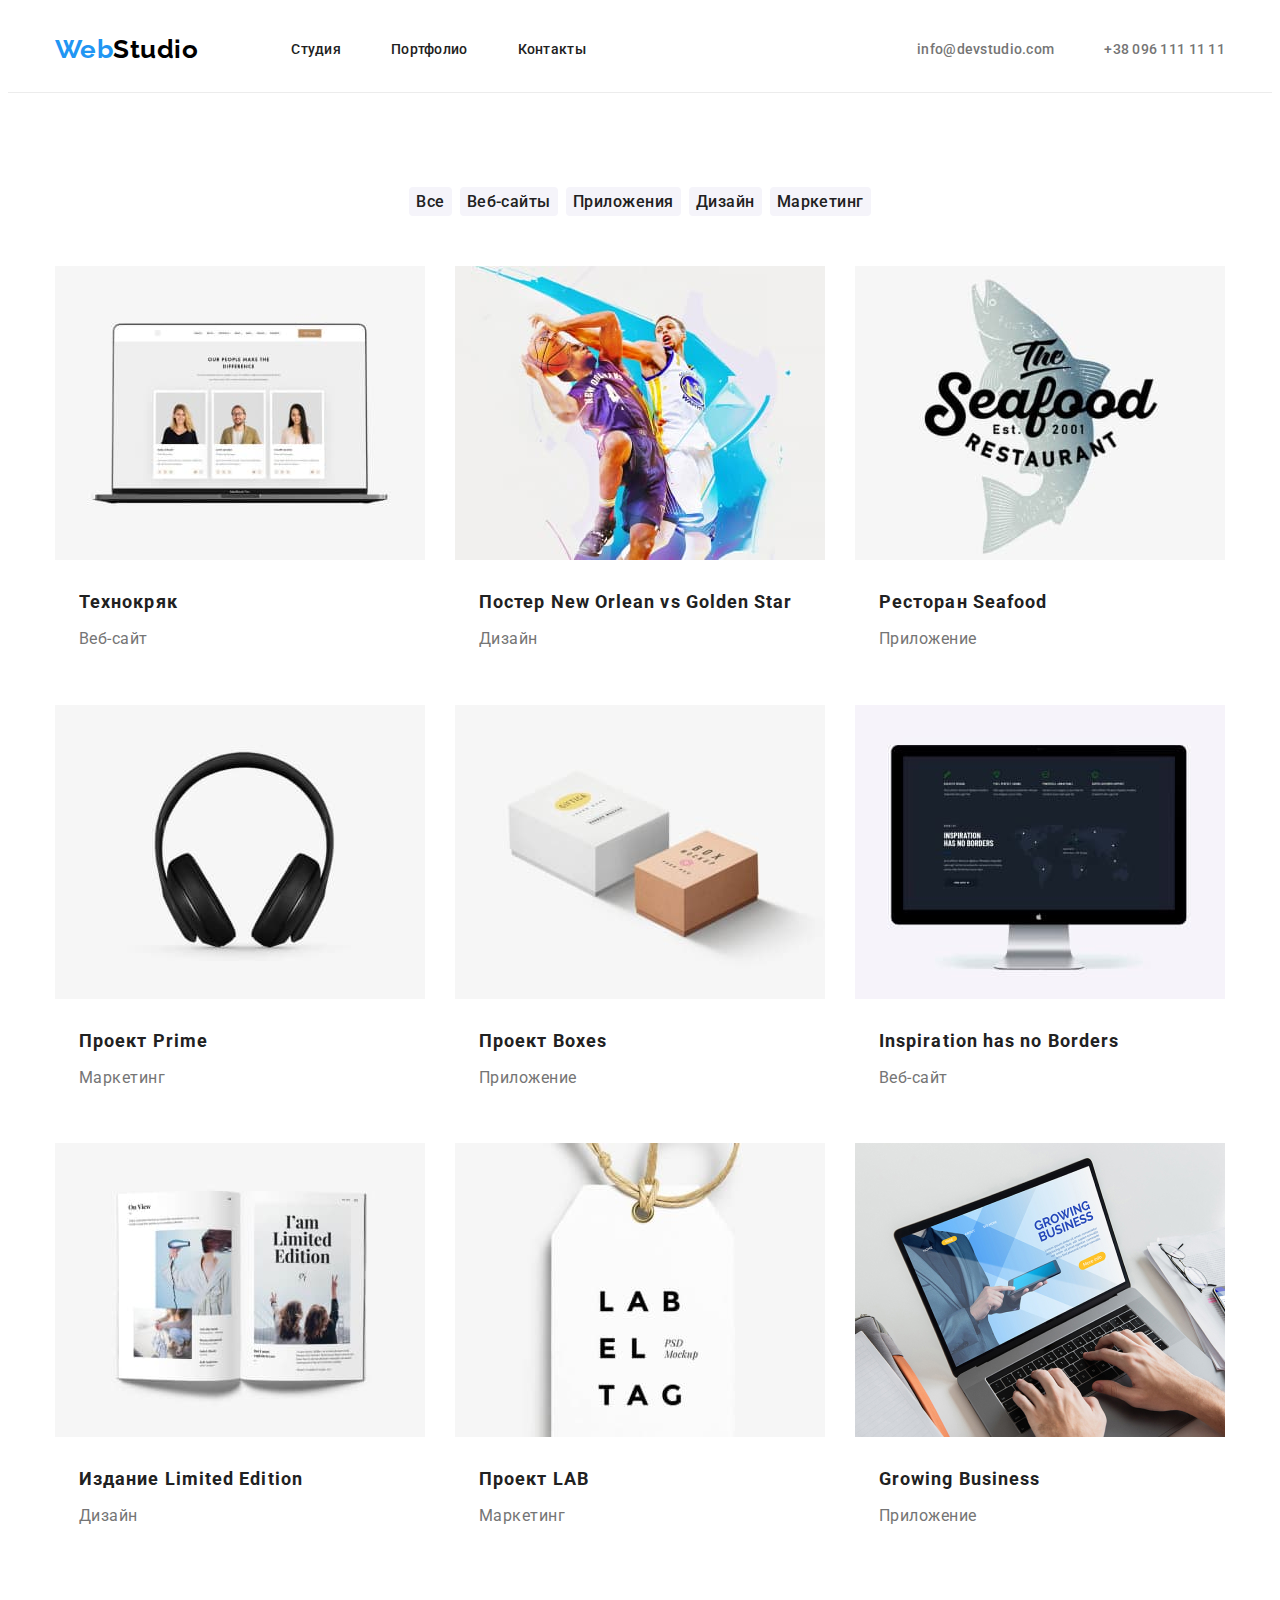
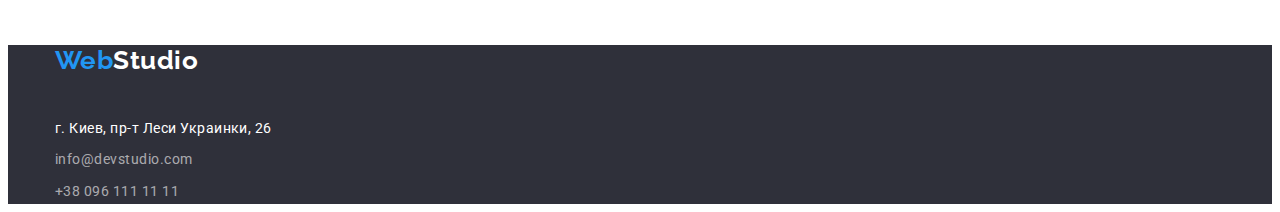
==== portfolio.html @ f7e40298 "HW_3" ====
<!DOCTYPE html>
<html lang="ru">

<head>
    <meta charset="UTF-8">
    <meta http-equiv="X-UA-Compatible" content="IE=edge">
    <meta name="viewport" content="width=device-width, initial-scale=1.0">
    <title>Document</title>
    <link rel="preconnect" href="https://fonts.googleapis.com">
    <link rel="preconnect" href="https://fonts.gstatic.com" crossorigin>
    <link
        href="https://fonts.googleapis.com/css2?family=Raleway:wght@700&family=Roboto:wght@400;500;700;900&display=swap"
        rel="stylesheet">
    <link rel="stylesheet" href="./css/style.css">

    <body>
        <header class="nav">
            <div class="container main-nav">
                <a class="link-logo" href="./">
                    Web<span>Studio</span>
                </a>
                <ul class="nav-links">
                    <li class="item">
                        <a href="./index.html" class="list">Студия</a>
                    </li>
                    <li class="item">
                        <a href="./portfolio.html" class="list">Портфолио</a>
                    </li>
                    <li class="item">
                        <a href="#" class="list">Контакты</a>
                    </li>
                </ul>
        
                <ul class="nav-address">
                    <li class="item">
                        <a href="mailto:info@devstudio.com" class="list">info@devstudio.com</a>
                    </li>
                    <li class="item">
                        <a href="tel:380961111111" class="list">+38 096 111 11 11</a>
                    </li>
                </ul>
            </div>
        </header>

        <main>
            <section>
            <h1 class="title-page">Портфолио</h1>
                <ul class="filter">
                    <li class="filter-title"><button type="button" class="click">Все</button></li>
                    <li class="filter-title"><button type="button" class="click">Веб-сайты</button></li>
                    <li class="filter-title"><button type="button" class="click">Приложения</button></li>
                    <li class="filter-title"><button type="button" class="click">Дизайн</button></li>
                    <li class="filter-title"><button type="button" class="click">Маркетинг</button></li>
                </ul>
                <div class="container page-presentation">
                    <ul class="presentation">
                        <li class="projects-portfolio">
                            <img src="./images/Технокряк.jpg" width="370" alt="Технокряк" />
                            <h2 class="section-project">Технокряк</h2>
                            <p class="proff">Веб-сайт</p>
                        </li>
                        <li class="projects-portfolio">
                            <img src="./images/Постер_New_Orlean_vs_Golden_Star.jpg" width="370" alt="Постер New Orlean vs Golden Star" />
                            <h2 class="section-project">Постер New Orlean vs Golden Star</h2>
                            <p class="proff">Дизайн</p>
                        </li>
                        <li class="projects-portfolio">
                            <img src="./images/Ресторан_Seafood.jpg" width="370" alt="Ресторан Seafood" />
                            <h2 class="section-project">Ресторан Seafood</h2>
                            <p class="proff">Приложение</p>
                        </li>
                        <li class="projects-portfolio">
                            <img src="./images/Проек_Prime.jpg" width="370" alt="Проект Prime" />
                            <h2 class="section-project">Проект Prime</h2>
                            <p class="proff">Маркетинг</p>
                        </li>
                        <li class="projects-portfolio">
                            <img src="./images/Проект_Boxes.jpg" width="370" alt="Проект Boxes" />
                            <h2 class="section-project">Проект Boxes</h2>
                            <p class="proff">Приложение</p>
                        </li>
                        <li class="projects-portfolio">
                            <img src="./images/Inspiration_has_no_Borders.jpg" width="370" alt="Inspiration has no Borders" />
                            <h2 class="section-project">Inspiration has no Borders</h2>
                            <p class="proff">Веб-сайт</p>
                        </li>
                        <li class="projects-portfolio">
                            <img src="./images/Издание_Limited_Edition.jpg" width="370" alt="Издание Limited Edition" />
                            <h2 class="section-project">Издание Limited Edition</h2>
                            <p class="proff">Дизайн</p>
                        </li>
                        <li class="projects-portfolio">
                            <img src="./images/Проект_LAB.jpg" width="370" alt="Проект LAB" />
                            <h2 class="section-project">Проект LAB</h2>
                            <p class="proff">Маркетинг</p>
                        </li>
                        <li class="projects-portfolio">
                            <img src="./images/Growing_Business.jpg" width="370" alt="Growing Business" />
                            <h2 class="section-project">Growing Business</h2>
                            <p class="proff">Приложение</p>
                        </li>
                    </ul>
                </div>
            </section> 
        </main>

        <footer class="footer">
            <div class="container footer">
                <a class="link-logo" href="./index.html">
                    Web<span class="logo-white">Studio</span>
                </a>
                <address>
                    <ul class="flex-footer">
                        <li><a class="footer-address" href="#">г. Киев, пр-т Леси Украинки, 26</a></li>
                        <li><a class="footer-contacts" href="mailto:info@devstudio.com">info@devstudio.com</a></li>
                        <li><a class="footer-contacts tel" href="tel:380961111111">+38 096 111 11 11</a></li>
                    </ul>
                </address>
            </div>
        </footer>
        
    </body>
    
</html>
---- css/style.css ----
/* Raleway 700 */
/* c 400 500 700 900*/

/* основной цвет (темный) color: c; links header*/
/* вторичный цвет (серый) color-adress #757575 серый*/
/* акцент color: #2196F3; blue */
/* подвал контакты color: rgba(255, 255, 255, 0.6);*/
/* кнопка color: #FFFFFF; */

/* цвет фона основной background: #FFFFFF; */
/* цвет фона вторичный color hero-page #2F303A*/

html {
    box-sizing: border-box;
}

*,
*::before,
*::after {
    box-sizing: inherit;
}

h1,
h2,
h3,
h4,
p
{
    margin: 0;
}

ul {
    padding: 0;
    list-style: none;
}

:root {
    --primary-text-color: #757575;
    --title-text-color: #212121;
    --accent-color: #2196F3;
    --primary-white-color: #fff;
    --transparent-color: rgba(255, 255, 255, 0.6);
    --color-fone-click: #F5F4FA;
    --background-color-darkfone: #2F303A;
    --border-color: #ECECEC;
    --box-shadow: 0px 4px 4px rgba(0, 0, 0, 0.15)
}

body {
    color: var(--primary-text-color);
    background-color: var(--primary-white-color);
    font-family: Roboto, sans-serif;
    letter-spacing: 0.03em;    
}

/* nav */

.main-nav {
    display: flex;
    align-items: center;
}   

.container {
    width: 1200px;
    margin-left: auto;
    margin-right: auto;
    padding-left: 15px;
    padding-right: 15px;
}

.nav {
    background-color: var(--primary-white-color);
    border-bottom: 1px solid var(--border-color);
}

.link-logo {
    color: var(--accent-color);
    font-family: 'Raleway', sans-serif;
    font-weight: 700;
    font-size: 26px;
    line-height: 1.2;
    text-decoration: none;
}

.link-logo span {
    color: #000;
}

.nav-links {
    display: flex;
    flex-wrap: wrap;
    margin-top: 32px;
    margin-bottom: 32px;
    margin-left: 93px;
}

/* .nav-links .item{ */
    /* margin-right: 50px; */
    /* outline: 1px solid tomato; 
}*/

.nav-links .item:not(:last-child) {
    margin-right: 50px;
}

.nav-links .list {
    display: block;

    color: var(--title-text-color);
    font-family: inherit;
    font-weight: 500;
    font-size: 14px;
    line-height: 1.14;
    letter-spacing: 0.02em;
    text-decoration: none;
}
.nav-links .list:hover, .nav-links .list:focus {
    color: var(--accent-color);
}

.nav-address {
    display: flex;
    flex-wrap: wrap;
    margin: 0;
    margin-bottom: 32px;
    margin-top: 32px;
    margin-left: auto;
}

.nav-address .list {
    display: block;
    color: var(--primary-text-color);
    text-decoration: none;
    font-family: inherit;
    font-weight: 500;
    font-size: 14px;
    line-height: 1.4;
    letter-spacing: 0.02em;
}

.nav-address .item:not(:last-child) {
    margin-right: 50px;
}

.nav-address .list:hover {
    color: var(--accent-color);
}


/* hero */
.hero {
    background-color: var(--background-color-darkfone);
}

.hero-title {
    text-align: center;
}

h1 {
    display: block;
    margin: 0;
    padding: 0;
    margin-bottom: 40px;
}

.hero .title {
    box-sizing: border-box;
    color: var(--primary-white-color);
    font-weight: 900;
    font-size: 44px;
    line-height: 1.4;
    letter-spacing: 0.06em;
    font-family: inherit;
} 

.hero .button {
    display: inline-block;
    box-shadow: var(--box-shadow);
    text-align: center;
    border: 1px solid transparent;
    border-radius: 4px;
    padding: 10px 32px;
    margin-top: 0px;
    height: 50px;
    min-width: 200px;
    white-space: nowrap;
    box-shadow: 0px 4px 4px var(--box-shadow);
    text-decoration: none;

    color: var(--primary-white-color);
    background-color: var(--accent-color);
    font-weight: 700;
    font-size: 16px;
    line-height: 1.9;
    letter-spacing: 0.06em;
    cursor: pointer;
    font-family: Roboto, sans-serif;

    
}

ul {
    list-style: none;
}

h2 {
    display: inline-block;
    margin: 0;
}

/* quality */
.quality-section {
    display: flex;
    flex-wrap: nowrap;
}
.style-quality {
    width: 1200px;
    margin-top: 94px;
    margin-bottom: 94px;
}

.section-quality {
    color: var(--title-text-color);
    font-weight: 700;
    font-size: 14px;
    line-height: 1.4;
}

.quality-section .style-quality:not(:last-child) {
    margin-right: 30px;
}

/* .nav-address .item:not(:last-child) {
    margin-right: 50px; */

.section-none {
    display: none;
}

.message {
    font-weight: 400;
    font-size: 14px;
    line-height: 1.7;    
}

/* visual */

.list-images {
    text-align: center;
}


.illustrate {
    display: flex;
    flex-wrap: wrap;
    width: 1200px;
    margin-bottom: 94;
}

.illustrate .item {
    margin-right: 30px;
    margin-bottom: 94px;
    margin-top: 50px;
}

.illustrate .item:nth-child(3n) {
    margin-right: 0;
}

.section-list {
    display: inline-block;
    color: var(--title-text-color);
    font-weight: 700;
    font-size: 36px;
    line-height: 1.16;
}

/* team */
.section-team {
    display: flex;
    margin: 0;
}

.section-team .item {
    margin-right: 30px;
    margin-bottom: 150px;
}

.section-team .item:nth-last-child(-n + 1){
    margin-right: 0;
}

.our-teams {
    text-align: center;
    
}

.section-list {
    margin-top: 94;
    margin-bottom: 50px;
}


.item .title {
    margin: 30px 60px 10px;
    white-space: nowrap;
}

.title {
    color: var(--title-text-color);
    font-weight: 500;
    font-size: 16px;
    line-height: 1.9;
}

.proff {
    font-weight: 400;
    font-size: 16px;
    line-height: 1.9;
    margin-bottom: 30px;
}

p {
    display: block;
}

.item .proff{
    margin-bottom: 30px;
}

/* footer */

.footer {
    background-color: var(--background-color-darkfone);
}

.link-logo .logo-white {
    color: var(--primary-white-color);
    
}

.footer-address {
    display: block;
    color: var(--primary-white-color);
    font-weight: 400;
    font-size: 14px;
    line-height: 1.7;
    text-decoration: none;
    font-family: Roboto, sans-serif;
    font-style: normal;
    text-decoration: none;
}
.footer-contacts {
    display: block;
    color: var(--transparent-color);
    font-weight: 400;
    font-size: 14px;
    line-height: 1.7;
    text-decoration: none;
    font-family: Roboto, sans-serif;
    font-style:normal;
    margin-bottom: 8px;
    }

.container-footer {
    display: flex;
    flex-direction: column;
}

.flex-footer {
    display: flex;
    flex-direction: column;
    margin-top: 0;
    margin-bottom: 0;
}

.tel {
    margin-bottom: 0;
}


.footer-address {
    margin-bottom: 8px;
    margin-top: 20px;
}

.nav-address {
    display: flex;;
}

.footer .link-logo {
    display: block;
    margin-top: 60px;
    margin-bottom: 20px;
}

/* Portfolio */

.title-page {
    display: none;
}

.filter {
    display: flex;
    justify-content: center;
    margin: 0;
    margin-top: 94px;
    margin-bottom: 50px;

}

.click {
    border-radius: 4px;
    border: 1px solid transparent;
    white-space: nowrap;
    text-decoration: none;
    border-radius: 4px;
}

.filter-title:not(:last-child) {
    margin-right: 8px;
}

.filter-title {
    max-width: max-content;
    
}

/*  */

.filter .click {
    color: var(--title-text-color);
    background: var(--color-fone-click);
    font-weight: 500;
    font-size: 16px;
    line-height: 1.6; 
    cursor: pointer;
    font-family: Roboto, sans-serif;
    letter-spacing: 0.03em;
}

.proff {
    margin: 0px 24px 20px 24px;
}

.filter .click:hover {
color: var(--primary-white-color);
background-color: var(--accent-color);
}
.section-project {
    color: var(--title-text-color);
    font-weight: 700;
    font-size: 18px;
    line-height: 2;
    letter-spacing: 0.06em;
}

.presentation {
    display: flex;
    flex-wrap: wrap;
}

.projects-portfolio {
    width: 370px;
    margin-right: 30px;
    margin-bottom: 30px;
}

.projects-portfolio:nth-child(3n) {
    margin-right: 0px;
}

.presentation {
    margin-top: 34px;
    margin-bottom: 94px;;
}

.projects-portfolio:nth-last-child(-n+3) {
    margin-bottom: 0px;
}

.section-project {
    margin: 20px 24px 4px 24px;
}
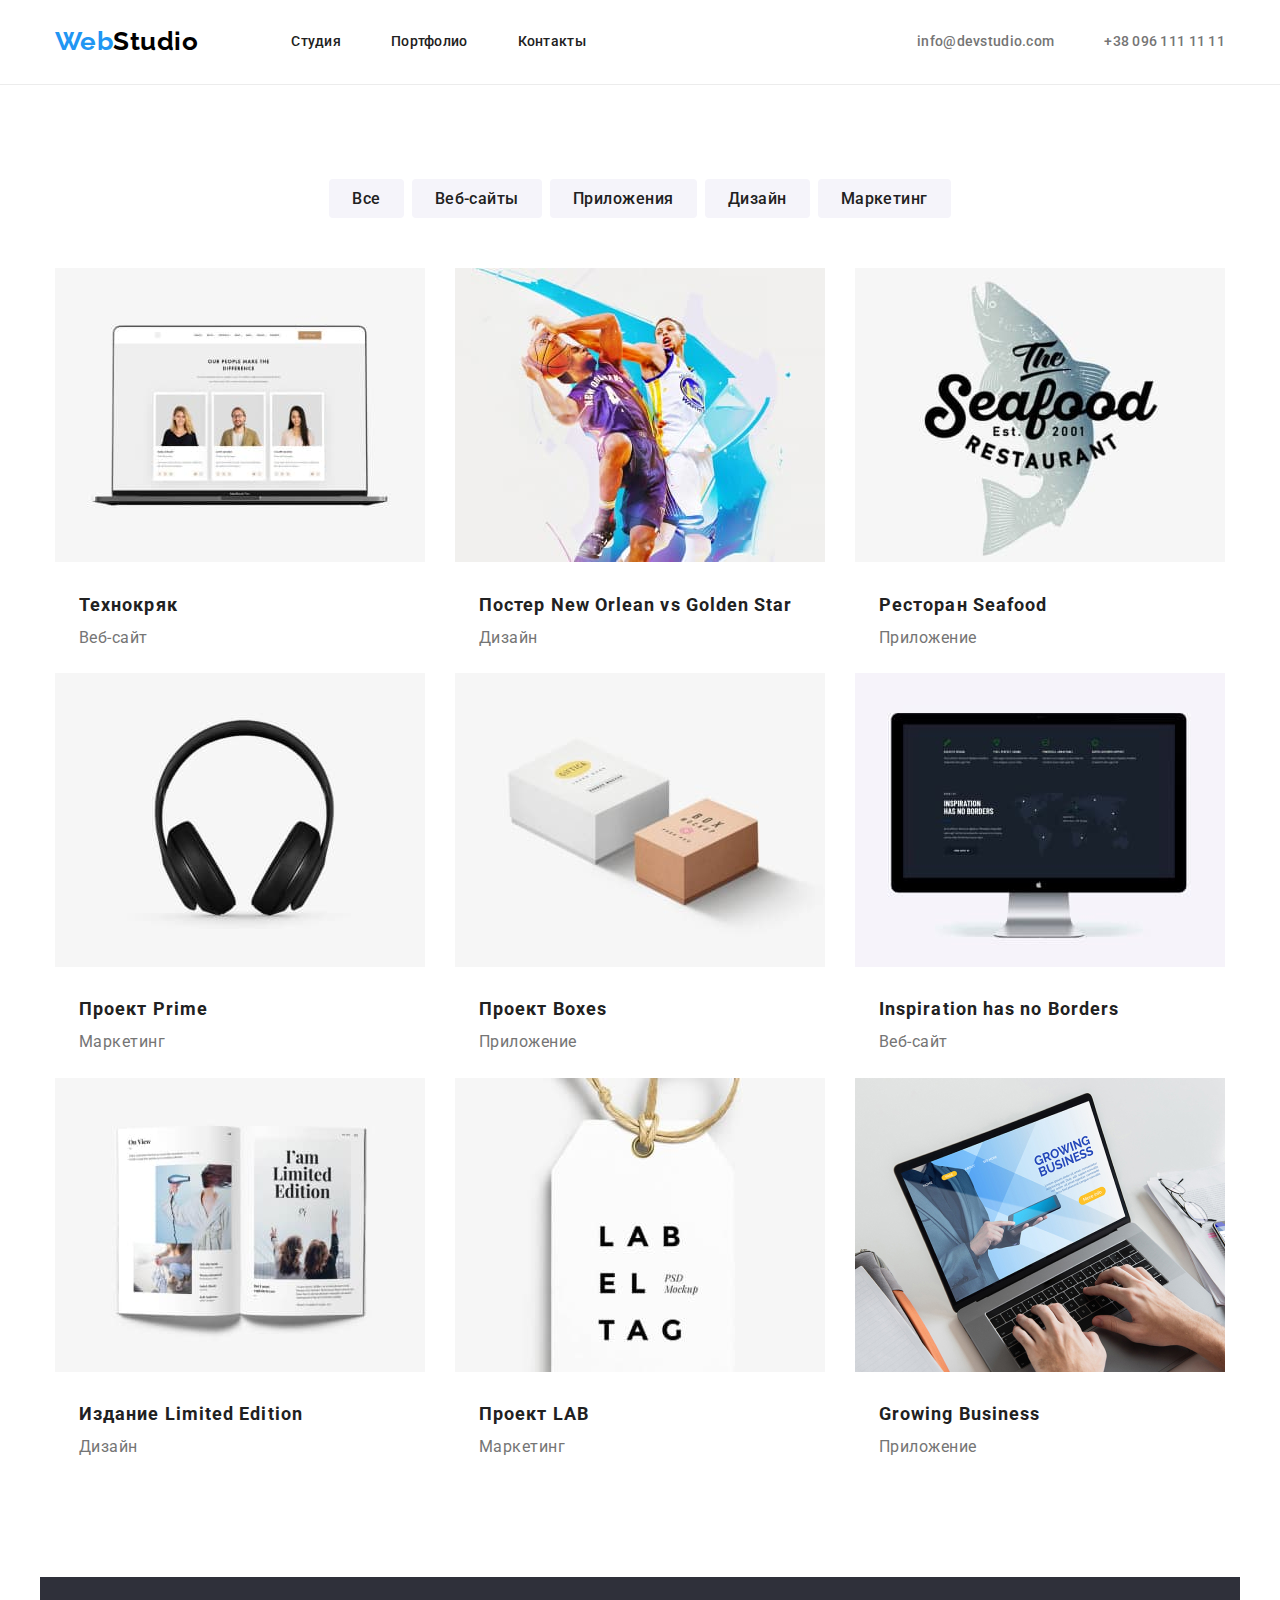
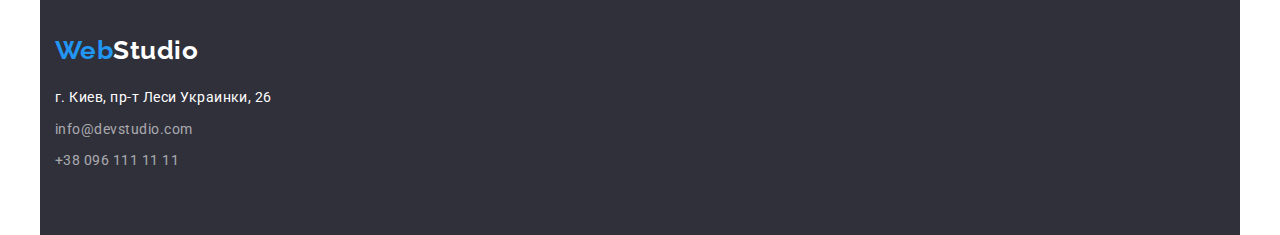
==== commit 7d085731: "HW_1" ====
--- a/portfolio.html
+++ b/portfolio.html
@@ -11,6 +11,7 @@
     <link
         href="https://fonts.googleapis.com/css2?family=Raleway:wght@700&family=Roboto:wght@400;500;700;900&display=swap"
         rel="stylesheet">
+    <link rel="stylesheet" href="https://cdnjs.cloudflare.com/ajax/libs/modern-normalize/1.1.0/modern-normalize.min.css">
     <link rel="stylesheet" href="./css/style.css">
 
     <body>
@@ -56,48 +57,75 @@
                     <ul class="presentation">
                         <li class="projects-portfolio">
                             <img src="./images/Технокряк.jpg" width="370" alt="Технокряк" />
-                            <h2 class="section-project">Технокряк</h2>
-                            <p class="proff">Веб-сайт</p>
+                            <div class="presentation-title">
+                                <h2 class="section-project">Технокряк</h2>
+                                <p class="proff">Веб-сайт</p>
+                            </div>
+                            
                         </li>
                         <li class="projects-portfolio">
                             <img src="./images/Постер_New_Orlean_vs_Golden_Star.jpg" width="370" alt="Постер New Orlean vs Golden Star" />
-                            <h2 class="section-project">Постер New Orlean vs Golden Star</h2>
-                            <p class="proff">Дизайн</p>
+                            <div class="presentation-title">
+                                <h2 class="section-project">Постер New Orlean vs Golden Star</h2>
+                                <p class="proff">Дизайн</p>
+                            </div>
+                            
                         </li>
                         <li class="projects-portfolio">
                             <img src="./images/Ресторан_Seafood.jpg" width="370" alt="Ресторан Seafood" />
-                            <h2 class="section-project">Ресторан Seafood</h2>
-                            <p class="proff">Приложение</p>
+                            <div class="presentation-title">
+                                <h2 class="section-project">Ресторан Seafood</h2>
+                                <p class="proff">Приложение</p>
+                            </div>
+                            
                         </li>
                         <li class="projects-portfolio">
                             <img src="./images/Проек_Prime.jpg" width="370" alt="Проект Prime" />
-                            <h2 class="section-project">Проект Prime</h2>
-                            <p class="proff">Маркетинг</p>
+                            <div class="presentation-title">
+                                <h2 class="section-project">Проект Prime</h2>
+                                <p class="proff">Маркетинг</p>
+                            </div>
+                            
                         </li>
                         <li class="projects-portfolio">
                             <img src="./images/Проект_Boxes.jpg" width="370" alt="Проект Boxes" />
-                            <h2 class="section-project">Проект Boxes</h2>
-                            <p class="proff">Приложение</p>
+                            <div class="presentation-title">
+                                <h2 class="section-project">Проект Boxes</h2>
+                                <p class="proff">Приложение</p>
+                            </div>
+                            
                         </li>
                         <li class="projects-portfolio">
                             <img src="./images/Inspiration_has_no_Borders.jpg" width="370" alt="Inspiration has no Borders" />
-                            <h2 class="section-project">Inspiration has no Borders</h2>
-                            <p class="proff">Веб-сайт</p>
+                            <div class="presentation-title">
+                                <h2 class="section-project">Inspiration has no Borders</h2>
+                                <p class="proff">Веб-сайт</p>
+                            </div>
+                            
                         </li>
                         <li class="projects-portfolio">
                             <img src="./images/Издание_Limited_Edition.jpg" width="370" alt="Издание Limited Edition" />
-                            <h2 class="section-project">Издание Limited Edition</h2>
-                            <p class="proff">Дизайн</p>
+                            <div class="presentation-title">
+                                <h2 class="section-project">Издание Limited Edition</h2>
+                                <p class="proff">Дизайн</p>
+                            </div>
+                            
                         </li>
                         <li class="projects-portfolio">
                             <img src="./images/Проект_LAB.jpg" width="370" alt="Проект LAB" />
-                            <h2 class="section-project">Проект LAB</h2>
-                            <p class="proff">Маркетинг</p>
+                            <div class="presentation-title">
+                                <h2 class="section-project">Проект LAB</h2>
+                                <p class="proff">Маркетинг</p>
+                            </div>
+                            
                         </li>
                         <li class="projects-portfolio">
                             <img src="./images/Growing_Business.jpg" width="370" alt="Growing Business" />
-                            <h2 class="section-project">Growing Business</h2>
-                            <p class="proff">Приложение</p>
+                            <div class="presentation-title">
+                                <h2 class="section-project">Growing Business</h2>
+                                <p class="proff">Приложение</p>
+                            </div>
+                            
                         </li>
                     </ul>
                 </div>
@@ -105,7 +133,7 @@
         </main>
 
         <footer class="footer">
-            <div class="container footer">
+            <div class="container footer-item">
                 <a class="link-logo" href="./index.html">
                     Web<span class="logo-white">Studio</span>
                 </a>
--- a/css/style.css
+++ b/css/style.css
@@ -24,7 +24,8 @@
 h2,
 h3,
 h4,
-p
+p,
+ul
 {
     margin: 0;
 }
@@ -50,7 +51,7 @@
     color: var(--primary-text-color);
     background-color: var(--primary-white-color);
     font-family: Roboto, sans-serif;
-    letter-spacing: 0.03em;    
+    letter-spacing: 0.03em; 
 }
 
 /* nav */
@@ -71,6 +72,7 @@
 .nav {
     background-color: var(--primary-white-color);
     border-bottom: 1px solid var(--border-color);
+    margin: 0;
 }
 
 .link-logo {
@@ -80,6 +82,8 @@
     font-size: 26px;
     line-height: 1.2;
     text-decoration: none;
+    padding-bottom: 24px;
+    padding-top: 24px;
 }
 
 .link-logo span {
@@ -89,8 +93,8 @@
 .nav-links {
     display: flex;
     flex-wrap: wrap;
-    margin-top: 32px;
-    margin-bottom: 32px;
+    padding-bottom: 32px;
+    padding-top: 32px;
     margin-left: 93px;
 }
 
@@ -122,8 +126,8 @@
     display: flex;
     flex-wrap: wrap;
     margin: 0;
-    margin-bottom: 32px;
-    margin-top: 32px;
+    padding-bottom: 32px;
+    padding-top: 32px;
     margin-left: auto;
 }
 
@@ -150,20 +154,20 @@
 /* hero */
 .hero {
     background-color: var(--background-color-darkfone);
-}
-
-.hero-title {
+    
+}
+
+
+
+h1 {
+    display: block;
+    margin: 0;
+    padding: 0;
+    padding-bottom: 30px;
+}
+
+.hero .title {
     text-align: center;
-}
-
-h1 {
-    display: block;
-    margin: 0;
-    padding: 0;
-    margin-bottom: 40px;
-}
-
-.hero .title {
     box-sizing: border-box;
     color: var(--primary-white-color);
     font-weight: 900;
@@ -172,6 +176,13 @@
     letter-spacing: 0.06em;
     font-family: inherit;
 } 
+
+.hero-title {
+    box-sizing: border-box;
+    text-align: center;
+    padding-top: 200px;
+    padding-bottom: 200px;
+}
 
 .hero .button {
     display: inline-block;
@@ -195,9 +206,7 @@
     letter-spacing: 0.06em;
     cursor: pointer;
     font-family: Roboto, sans-serif;
-
-    
-}
+    }
 
 ul {
     list-style: none;
@@ -212,11 +221,12 @@
 .quality-section {
     display: flex;
     flex-wrap: nowrap;
+    padding-top: 94px;
+    padding-bottom: 94px;
 }
 .style-quality {
     width: 1200px;
-    margin-top: 94px;
-    margin-bottom: 94px;
+    
 }
 
 .section-quality {
@@ -259,8 +269,7 @@
 
 .illustrate .item {
     margin-right: 30px;
-    margin-bottom: 94px;
-    margin-top: 50px;
+    padding-bottom: 188px;
 }
 
 .illustrate .item:nth-child(3n) {
@@ -279,11 +288,12 @@
 .section-team {
     display: flex;
     margin: 0;
+    padding-bottom: 94px;
 }
 
 .section-team .item {
-    margin-right: 30px;
-    margin-bottom: 150px;
+    padding-right: 30px;
+    
 }
 
 .section-team .item:nth-last-child(-n + 1){
@@ -314,10 +324,9 @@
 }
 
 .proff {
-    font-weight: 400;
+    font-weight: 400px;
     font-size: 16px;
     line-height: 1.9;
-    margin-bottom: 30px;
 }
 
 p {
@@ -330,8 +339,10 @@
 
 /* footer */
 
-.footer {
+.footer-item {
     background-color: var(--background-color-darkfone);
+    padding-top: 58px;
+    padding-bottom: 62px;
 }
 
 .link-logo .logo-white {
@@ -388,10 +399,9 @@
     display: flex;;
 }
 
-.footer .link-logo {
-    display: block;
-    margin-top: 60px;
-    margin-bottom: 20px;
+.footer-item .link-logo {
+    display: block;
+    padding: 0;
 }
 
 /* Portfolio */
@@ -415,6 +425,7 @@
     white-space: nowrap;
     text-decoration: none;
     border-radius: 4px;
+    padding: 6px 22px;
 }
 
 .filter-title:not(:last-child) {
@@ -439,14 +450,12 @@
     letter-spacing: 0.03em;
 }
 
-.proff {
-    margin: 0px 24px 20px 24px;
-}
 
 .filter .click:hover {
 color: var(--primary-white-color);
 background-color: var(--accent-color);
 }
+
 .section-project {
     color: var(--title-text-color);
     font-weight: 700;
@@ -458,27 +467,27 @@
 .presentation {
     display: flex;
     flex-wrap: wrap;
-}
-
+    
+}
+
+.presentation-title {
+    padding: 20px 24px;
+}
+    
 .projects-portfolio {
+
     width: 370px;
     margin-right: 30px;
-    margin-bottom: 30px;
 }
 
 .projects-portfolio:nth-child(3n) {
     margin-right: 0px;
 }
 
-.presentation {
-    margin-top: 34px;
-    margin-bottom: 94px;;
-}
-
 .projects-portfolio:nth-last-child(-n+3) {
     margin-bottom: 0px;
 }
 
-.section-project {
-    margin: 20px 24px 4px 24px;
+.page-presentation {
+    padding-bottom: 94px;
 }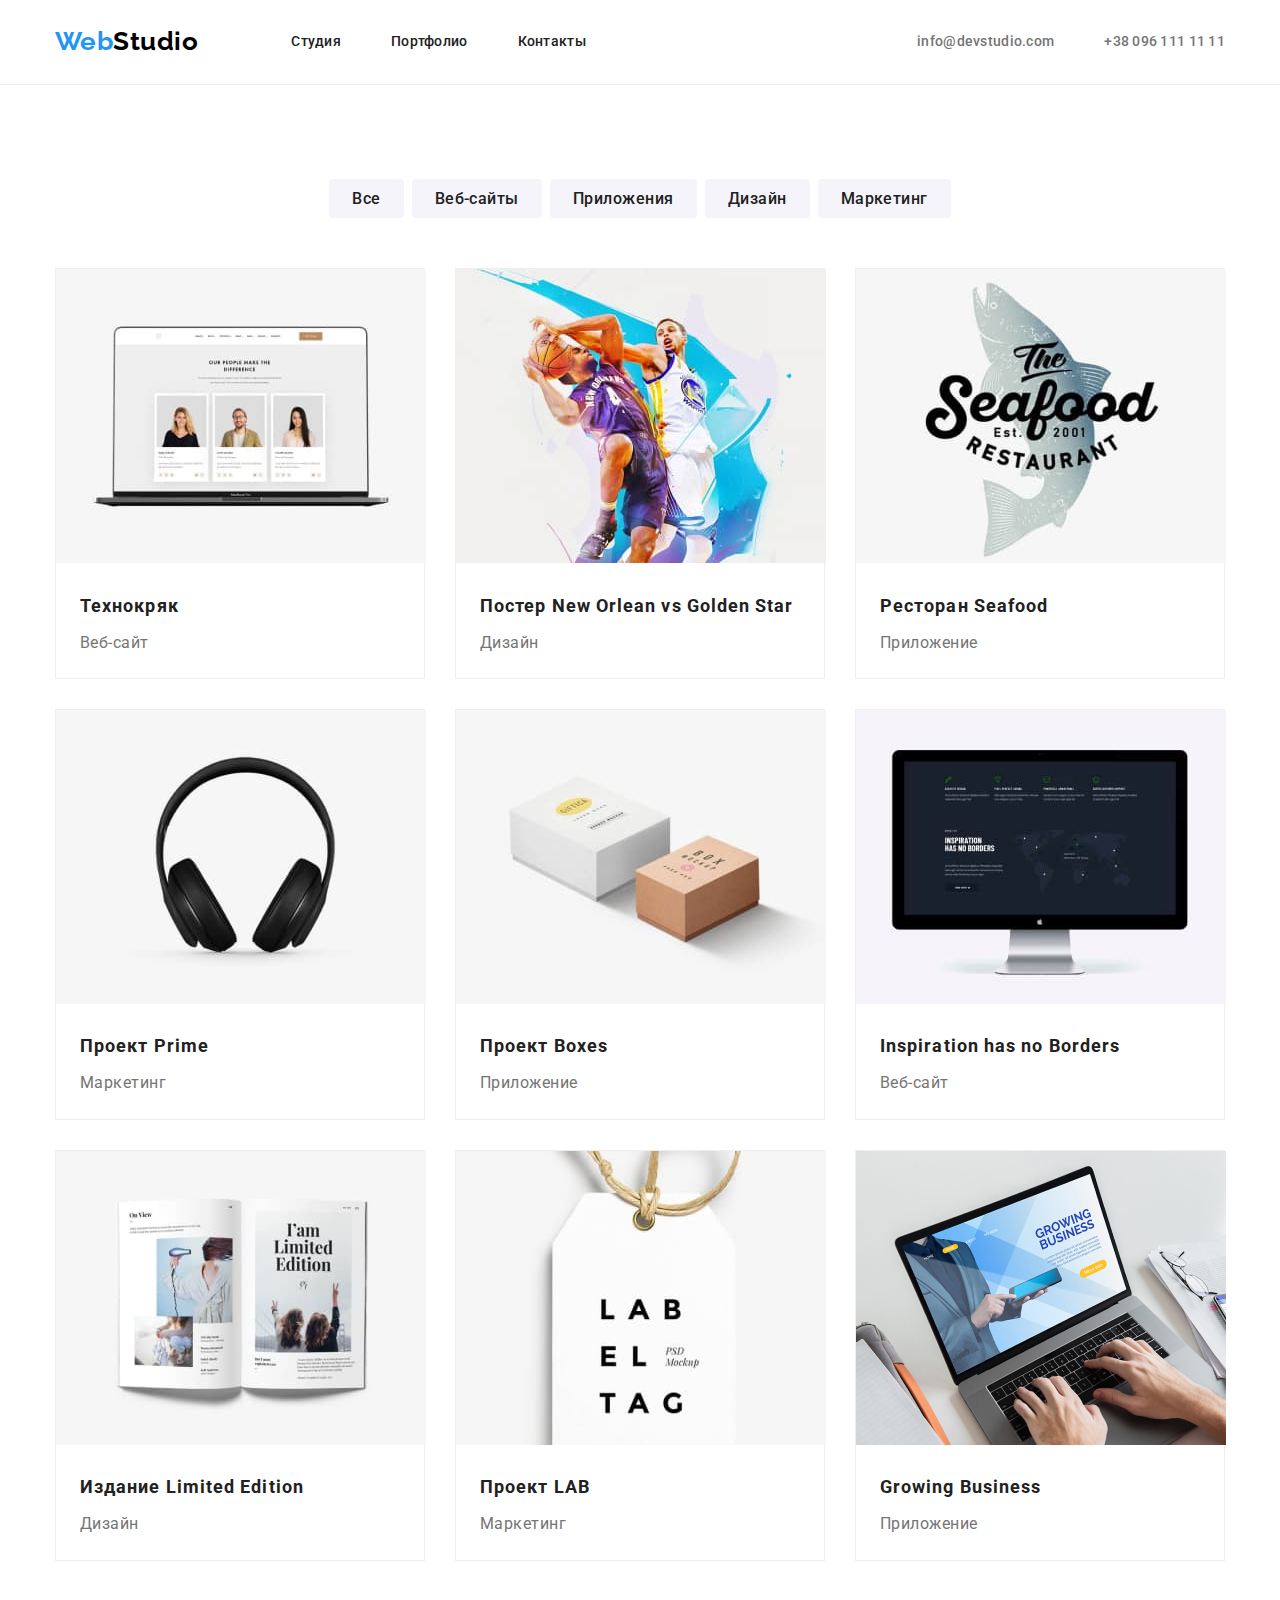
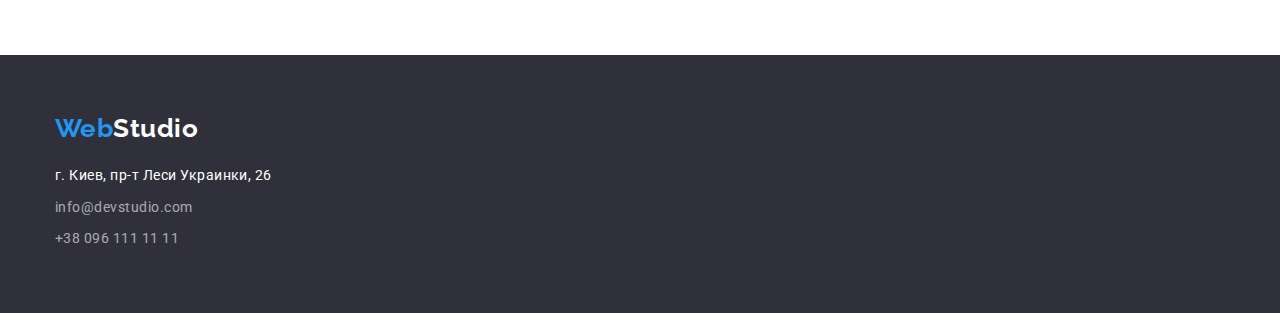
==== commit 8cc5155e: "HW_2" ====
--- a/portfolio.html
+++ b/portfolio.html
@@ -44,7 +44,7 @@
         </header>
 
         <main>
-            <section>
+            <section class="container-filter">
             <h1 class="title-page">Портфолио</h1>
                 <ul class="filter">
                     <li class="filter-title"><button type="button" class="click">Все</button></li>
--- a/css/style.css
+++ b/css/style.css
@@ -44,7 +44,8 @@
     --color-fone-click: #F5F4FA;
     --background-color-darkfone: #2F303A;
     --border-color: #ECECEC;
-    --box-shadow: 0px 4px 4px rgba(0, 0, 0, 0.15)
+    --box-shadow: 0px 4px 4px rgba(0, 0, 0, 0.15);    
+    --background-color-team: #F5F4FA;
 }
 
 body {
@@ -73,6 +74,7 @@
     background-color: var(--primary-white-color);
     border-bottom: 1px solid var(--border-color);
     margin: 0;
+    
 }
 
 .link-logo {
@@ -154,7 +156,8 @@
 /* hero */
 .hero {
     background-color: var(--background-color-darkfone);
-    
+    padding-top: 200px;
+    padding-bottom: 200px;
 }
 
 
@@ -180,8 +183,8 @@
 .hero-title {
     box-sizing: border-box;
     text-align: center;
-    padding-top: 200px;
-    padding-bottom: 200px;
+    
+    
 }
 
 .hero .button {
@@ -218,11 +221,14 @@
 }
 
 /* quality */
-.quality-section {
-    display: flex;
-    flex-wrap: nowrap;
+.functions {
     padding-top: 94px;
     padding-bottom: 94px;
+}
+
+.quality-section {
+    display: flex;
+    flex-wrap: nowrap;
 }
 .style-quality {
     width: 1200px;
@@ -234,6 +240,7 @@
     font-weight: 700;
     font-size: 14px;
     line-height: 1.4;
+    margin-bottom: 10px;
 }
 
 .quality-section .style-quality:not(:last-child) {
@@ -267,9 +274,13 @@
     margin-bottom: 94;
 }
 
+.foto-illustrate {
+    padding-bottom: 94px;
+}
+
 .illustrate .item {
     margin-right: 30px;
-    padding-bottom: 188px;
+
 }
 
 .illustrate .item:nth-child(3n) {
@@ -288,7 +299,6 @@
 .section-team {
     display: flex;
     margin: 0;
-    padding-bottom: 94px;
 }
 
 .section-team .item {
@@ -298,6 +308,12 @@
 
 .section-team .item:nth-last-child(-n + 1){
     margin-right: 0;
+}
+
+.works-teams {
+    padding-bottom: 94px;
+    padding-top: 94px;
+    background-color: var(--background-color-team);
 }
 
 .our-teams {
@@ -339,7 +355,7 @@
 
 /* footer */
 
-.footer-item {
+.footer {
     background-color: var(--background-color-darkfone);
     padding-top: 58px;
     padding-bottom: 62px;
@@ -414,7 +430,6 @@
     display: flex;
     justify-content: center;
     margin: 0;
-    margin-top: 94px;
     margin-bottom: 50px;
 
 }
@@ -450,6 +465,10 @@
     letter-spacing: 0.03em;
 }
 
+.container-filter {
+    padding-top: 94px;
+    padding-bottom: 94px;
+}
 
 .filter .click:hover {
 color: var(--primary-white-color);
@@ -462,6 +481,8 @@
     font-size: 18px;
     line-height: 2;
     letter-spacing: 0.06em;
+    margin-bottom: 4px;
+
 }
 
 .presentation {
@@ -472,22 +493,21 @@
 
 .presentation-title {
     padding: 20px 24px;
+    
 }
     
 .projects-portfolio {
 
     width: 370px;
     margin-right: 30px;
+    margin-bottom: 30px;
+    border: 1px solid #eeeeee;
 }
 
 .projects-portfolio:nth-child(3n) {
     margin-right: 0px;
-}
+    }
 
 .projects-portfolio:nth-last-child(-n+3) {
     margin-bottom: 0px;
-}
-
-.page-presentation {
-    padding-bottom: 94px;
 }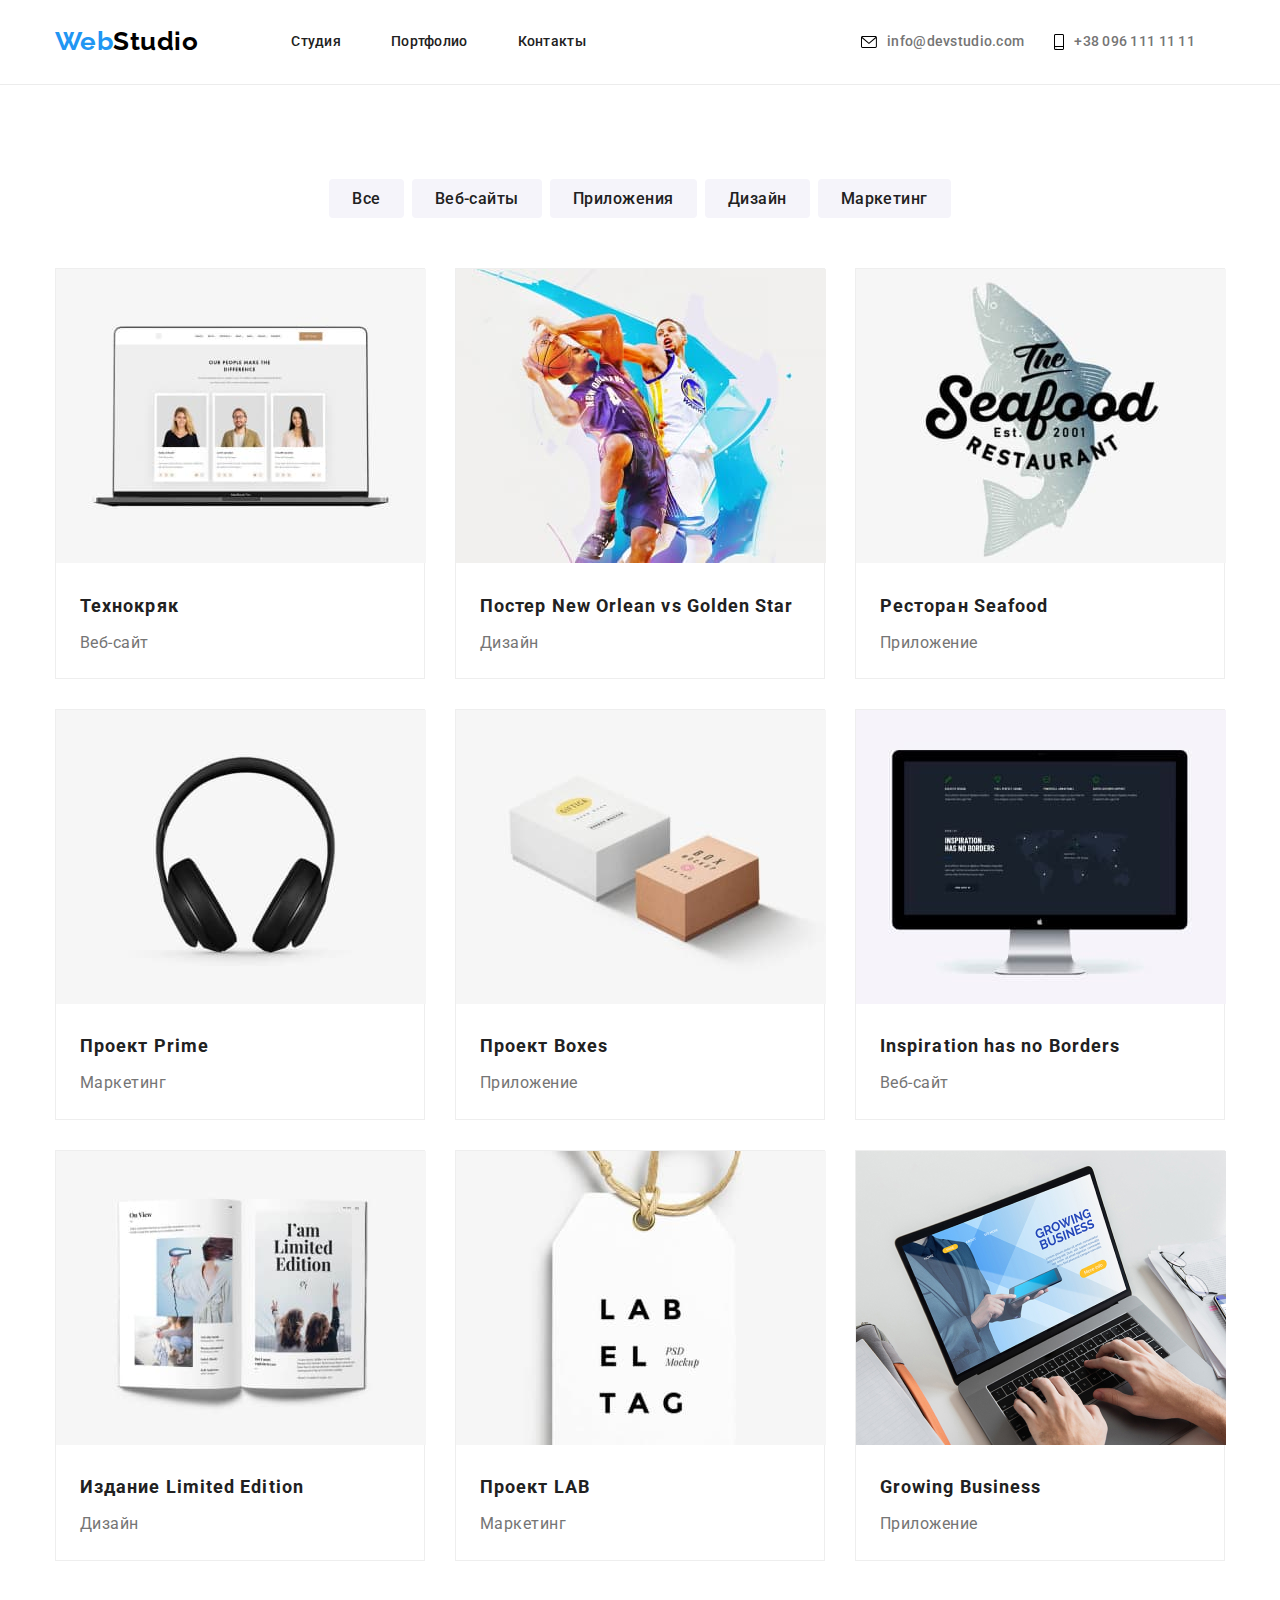
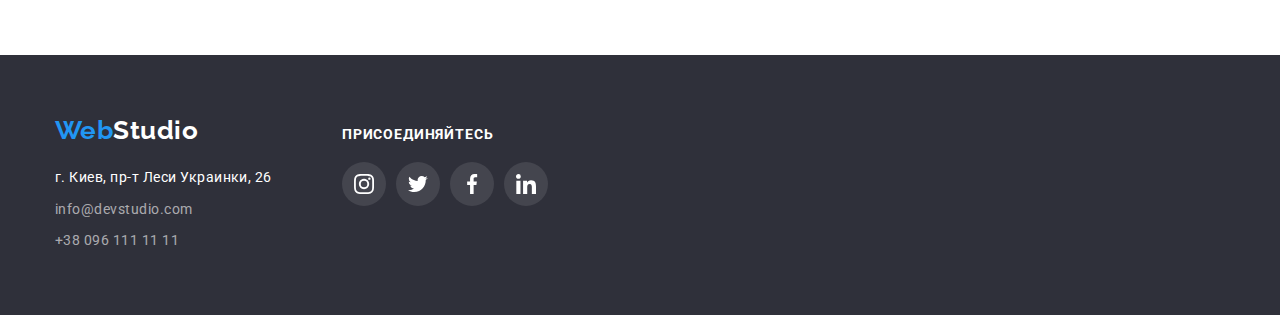
==== commit 5572ec7a: "HW_4" ====
--- a/portfolio.html
+++ b/portfolio.html
@@ -33,11 +33,21 @@
                 </ul>
         
                 <ul class="nav-address">
-                    <li class="item">
-                        <a href="mailto:info@devstudio.com" class="list">info@devstudio.com</a>
-                    </li>
-                    <li class="item">
-                        <a href="tel:380961111111" class="list">+38 096 111 11 11</a>
+                    <div class="item-callback">
+                        <li class="item">
+                            <a href="mailto:info@devstudio.com" class="list">
+                                <svg class="callback" width="16" height="12">
+                                    <use href="./images/symbol-defs_v2.svg#icon-envelope"></use>
+                                </svg>
+                                info@devstudio.com</a>
+                        </li>
+                    </div>
+                    <li class="item">
+                        <a href="tel:380961111111" class="list">
+                            <svg class="callback" width="10" height="16">
+                                <use href="./images/symbol-defs_v2.svg#icon-smartphone"></use>
+                            </svg>
+                            +38 096 111 11 11</a>
                     </li>
                 </ul>
             </div>
@@ -46,14 +56,14 @@
         <main>
             <section class="container-filter">
             <h1 class="title-page">Портфолио</h1>
-                <ul class="filter">
-                    <li class="filter-title"><button type="button" class="click">Все</button></li>
-                    <li class="filter-title"><button type="button" class="click">Веб-сайты</button></li>
-                    <li class="filter-title"><button type="button" class="click">Приложения</button></li>
-                    <li class="filter-title"><button type="button" class="click">Дизайн</button></li>
-                    <li class="filter-title"><button type="button" class="click">Маркетинг</button></li>
-                </ul>
                 <div class="container page-presentation">
+                    <ul class="filter">
+                        <li class="filter-title"><button type="button" class="click">Все</button></li>
+                        <li class="filter-title"><button type="button" class="click">Веб-сайты</button></li>
+                        <li class="filter-title"><button type="button" class="click">Приложения</button></li>
+                        <li class="filter-title"><button type="button" class="click">Дизайн</button></li>
+                        <li class="filter-title"><button type="button" class="click">Маркетинг</button></li>
+                    </ul>
                     <ul class="presentation">
                         <li class="projects-portfolio">
                             <img src="./images/Технокряк.jpg" width="370" alt="Технокряк" />
@@ -134,16 +144,60 @@
 
         <footer class="footer">
             <div class="container footer-item">
-                <a class="link-logo" href="./index.html">
-                    Web<span class="logo-white">Studio</span>
-                </a>
-                <address>
-                    <ul class="flex-footer">
-                        <li><a class="footer-address" href="#">г. Киев, пр-т Леси Украинки, 26</a></li>
-                        <li><a class="footer-contacts" href="mailto:info@devstudio.com">info@devstudio.com</a></li>
-                        <li><a class="footer-contacts tel" href="tel:380961111111">+38 096 111 11 11</a></li>
+                <div class="footer-adress">
+                    <a class="link-logo" href="./index.html">
+                        Web<span class="logo-white">Studio</span>
+                    </a>
+                    <address>
+                        <ul class="flex-footer">
+                            <li><a class="footer-address" href="#">г. Киев, пр-т Леси Украинки, 26</a></li>
+                            <li><a class="footer-contacts" href="mailto:info@devstudio.com">info@devstudio.com</a></li>
+                            <li><a class="footer-contacts tel" href="tel:380961111111">+38 096 111 11 11</a></li>
+                        </ul>
+                    </address>
+                </div>
+                <div class="footer-icon-networks">
+                    <h2 class="connect">ПРИСОЕДИНЯЙТЕСЬ</h2>
+                    <ul class="footer-icons">
+                        <div class="footer-media-networks">
+                            <li class="media-end-footer">
+                                <a href="#" class="footer-networks">
+                                    <svg class="networks-svg">
+                                        <use href="./images/symbol-defs_v2.svg#icon-instagram-2"></use>
+                                    </svg>
+                                </a>
+                            </li>
+                        </div>
+                        <div class="media-network">
+                            <li class="media-end-footer">
+                                <a href="#" class="footer-networks">
+                                    <svg class="networks-svg">
+                                        <use href="./images/symbol-defs_v2.svg#icon-twitter-2"></use>
+                                    </svg>
+                                </a>
+                            </li>
+                        </div>
+                        <div class="media-network">
+                            <li class="media-end-footer">
+                                <a href="#" class="footer-networks">
+                                    <svg class="networks-svg">
+                                        <use href="./images/symbol-defs_v2.svg#icon-facebook-2"></use>
+                                    </svg>
+                                </a>
+                            </li>
+                        </div>
+                        <div class="media-network">
+                            <li class="media-end-footer">
+                                <a href="#" class="footer-networks">
+                                    <svg class="networks-svg">
+                                        <use href="./images/symbol-defs_v2.svg#icon-linkedin-2"></use>
+                                    </svg>
+                                </a>
+                            </li>
+                        </div>
                     </ul>
-                </address>
+                </div>
+        
             </div>
         </footer>
         
--- a/css/style.css
+++ b/css/style.css
@@ -46,6 +46,12 @@
     --border-color: #ECECEC;
     --box-shadow: 0px 4px 4px rgba(0, 0, 0, 0.15);    
     --background-color-team: #F5F4FA;
+    --color-image-icon: #2196F3;
+    --color-black: #000;
+    --linear-gradient-hero:linear-gradient(rgba(47, 48, 58, 0.4), rgba(47, 48, 58, 0.4));
+    --box-shadow-card: 0px 4px 4px rgba(0, 0, 0, 0.25);
+    --box-shadow-item-media: 0px 1px 3px rgba(0, 0, 0, 0.12), 0px 1px 1px rgba(0, 0, 0, 0.14), 0px 2px 1px rgba(0, 0, 0, 0.2);
+    --icon-color: #AFB1B8;
 }
 
 body {
@@ -89,7 +95,7 @@
 }
 
 .link-logo span {
-    color: #000;
+    color: var(--color-black);
 }
 
 .nav-links {
@@ -110,7 +116,7 @@
 }
 
 .nav-links .list {
-    display: block;
+    display: flex;
 
     color: var(--title-text-color);
     font-family: inherit;
@@ -134,7 +140,6 @@
 }
 
 .nav-address .list {
-    display: block;
     color: var(--primary-text-color);
     text-decoration: none;
     font-family: inherit;
@@ -142,6 +147,10 @@
     font-size: 14px;
     line-height: 1.4;
     letter-spacing: 0.02em;
+
+    display: flex;
+    align-items: center;
+    margin-right: 30px;
 }
 
 .nav-address .item:not(:last-child) {
@@ -150,12 +159,16 @@
 
 .nav-address .list:hover {
     color: var(--accent-color);
-}
-
+    fill: var(--accent-color);
+}
+
+.callback {
+    margin-right: 10px;
+}
 
 /* hero */
 .hero {
-    background-color: var(--background-color-darkfone);
+    /* background-color: var(--background-color-darkfone); */
     padding-top: 200px;
     padding-bottom: 200px;
 }
@@ -220,6 +233,21 @@
     margin: 0;
 }
 
+/* hero-overlay */
+.overlay {
+    min-height: 600px;
+    /* outline: 1px solid black; */
+    min-width: 1600px;
+    margin-left: auto;
+    margin-right: auto;
+    background-repeat: no-repeat;
+    background-position: center;
+    background-size: cover;
+    background-image: var(--linear-gradient-hero),
+         url(..//images/bgr-hero.jpg);
+    background-color: var(--color-black);
+}
+
 /* quality */
 .functions {
     padding-top: 94px;
@@ -247,6 +275,29 @@
     margin-right: 30px;
 }
 
+
+/* icon-style */
+
+.style-quality-title {
+    
+    /* border: 1px solid tomato; */
+}
+
+.style-quality-group {
+    display: block;
+    padding: 25px 100px;
+    box-sizing: border-box;
+    width: 270px;
+    height: 120px;
+    /* border: 1px solid tomato; */
+    background: var(--background-color-team);
+    border-radius: 4px;
+    margin-bottom: 30px;
+}
+
+.style-quality-group:not(:last-child) {
+    margin-right: 30px;
+}
 /* .nav-address .item:not(:last-child) {
     margin-right: 50px; */
 
@@ -302,8 +353,8 @@
 }
 
 .section-team .item {
-    padding-right: 30px;
-    
+    margin-right: 30px;
+    box-shadow: var(--box-shadow-card);
 }
 
 .section-team .item:nth-last-child(-n + 1){
@@ -328,7 +379,7 @@
 
 
 .item .title {
-    margin: 30px 60px 10px;
+    margin-bottom: 10px;
     white-space: nowrap;
 }
 
@@ -336,7 +387,7 @@
     color: var(--title-text-color);
     font-weight: 500;
     font-size: 16px;
-    line-height: 1.9;
+    line-height: 1.19;
 }
 
 .proff {
@@ -345,19 +396,140 @@
     line-height: 1.9;
 }
 
+.item-title {
+    padding-top: 30px;
+    padding-bottom: 16px;
+}
+
+.item-media {
+    background: var(--primary-white-color);
+        /* material shadow v1 */
+    
+    box-shadow: var(--box-shadow-item-media);
+    border-radius: 0px 0px 4px 4px;
+}
+
 p {
     display: block;
 }
-
-.item .proff{
-    margin-bottom: 30px;
-}
+/* icon */
+
+.works-teams-icon {
+    display: flex;
+    justify-content: center;
+    gap: 10px;
+    margin: 0;
+    padding: 0;
+    /* outline: 1px solid tomato; */
+    list-style: none;
+}
+
+
+.media-network {
+    width: 44px;
+    height: 44PX;
+    fill: var(--icon-color);
+
+    /* outline: 1px solid teal; */
+}
+
+.media-icon {
+    padding: 0px 32px 30px 32px;
+}
+
+
+
+.networks {
+    /* outline: 1px solid black; */
+    width: 20px;
+    height: 20px;
+     border: transparent;
+}
+
+.icon-networks {
+    display: flex;
+    justify-content: center;
+    width: 44px;
+    height: 44px;
+    align-items: center;
+    background-color: var(--primary-white-color);
+    color: var(--icon-color);;
+    border-radius: 50%;
+    list-style: none;
+    cursor: pointer;
+    /* outline: 1px solid black; */
+}
+
+.icon-networks:focus,
+.icon-networks:hover
+ {
+    fill: var(--primary-white-color);
+    background-color: var(--color-image-icon);
+    border: none;
+}
+
+.media-end {
+    border-radius: 50%;
+    background-color: var(--primary-white-color);    
+}
+
+/* clients */
+
+.regular-customers {
+    padding-top: 96px;
+    padding-bottom: 138px;
+
+}
+
+.clients {
+    display: block;
+    text-align: center;
+    margin-bottom: 50px;
+    font-family: inherit;
+    font-weight: 700;
+    font-size: 36px;
+    line-height: 1.16;
+    cursor: pointer;
+    color: var(--title-text-color);
+}
+
+.group-company {
+    display: flex;
+    justify-content: space-between;
+}
+
+.logo-company   {
+    display: flex;
+    justify-items: center;
+    align-items: center;
+    border: 1px solid var(--icon-color);
+    fill: var(--icon-color);
+    cursor: pointer;
+}
+
+.logo-company:hover {
+    fill: var(--accent-color);
+    border: 1px solid var(--accent-color);
+}
+
+.company-select:focus {
+    fill: var(--accent-color);
+    border: 1px solid var(--accent-color);
+    box-shadow: 0px 4px 4px rgba(0, 0, 0, 0.25)
+}
+
+.client-logo {
+    padding: 16px 32px;
+}
+
+
+
 
 /* footer */
 
 .footer {
     background-color: var(--background-color-darkfone);
-    padding-top: 58px;
+    padding-top: 60px;
     padding-bottom: 62px;
 }
 
@@ -409,6 +581,7 @@
 .footer-address {
     margin-bottom: 8px;
     margin-top: 20px;
+    margin-right: 70px;
 }
 
 .nav-address {
@@ -419,6 +592,74 @@
     display: block;
     padding: 0;
 }
+
+.footer-item {
+    display: flex;
+
+}
+
+.footer-address{
+    display: flex;
+    display: block;
+}
+
+/* footer-icon */
+
+.footer-icon {
+    display: block;
+    gap: 10px;
+}
+
+
+.networks-svg {
+    color: var(--primary-white-color);
+    width: 20px;
+    height: 20px;
+}
+
+.connect {
+    margin-top: 12px;
+    margin-bottom: 20px;
+    font-family: inherit;
+    font-weight: 700;
+    font-size: 14px;
+    letter-spacing: 0.06em;
+    line-height: 1.14;
+    text-transform: uppercase;
+    color: var(--primary-white-color);
+    text-decoration: none;
+}
+
+
+.footer-icons {
+    display: flex;
+    gap: 10px;
+}
+
+.media-end-footer {
+    border-radius: 50%;
+    background-color: rgba(255, 255, 255, 0.1);
+}
+
+.media-end-footer:hover
+ {
+    background-color: var(--color-image-icon);
+}
+
+.footer-networks {
+    fill: var(--primary-white-color);
+    width: 44px;;
+    height: 44px;
+    border-radius: 50%;
+    display: flex;
+    justify-content: center;
+    align-items: center;
+}
+
+.footer-networks:focus {
+    background-color: var(--color-image-icon);
+}
+
 
 /* Portfolio */
 
@@ -449,8 +690,8 @@
 
 .filter-title {
     max-width: max-content;
-    
-}
+}
+
 
 /*  */
 
@@ -470,9 +711,12 @@
     padding-bottom: 94px;
 }
 
-.filter .click:hover {
-color: var(--primary-white-color);
-background-color: var(--accent-color);
+.filter .click:hover,
+.filter .click:focus
+ {
+    color: var(--primary-white-color);
+    background-color: var(--accent-color);
+    box-shadow: 0px 4px 4px rgba(0, 0, 0, 0.25);
 }
 
 .section-project {
@@ -502,6 +746,8 @@
     margin-right: 30px;
     margin-bottom: 30px;
     border: 1px solid #eeeeee;
+    cursor: pointer;
+
 }
 
 .projects-portfolio:nth-child(3n) {
@@ -510,4 +756,10 @@
 
 .projects-portfolio:nth-last-child(-n+3) {
     margin-bottom: 0px;
-}+}
+
+.projects-portfolio:hover,
+.projects-portfolio:focus {
+    box-shadow: 0px 4px 4px rgba(0, 0, 0, 0.25);
+}
+    